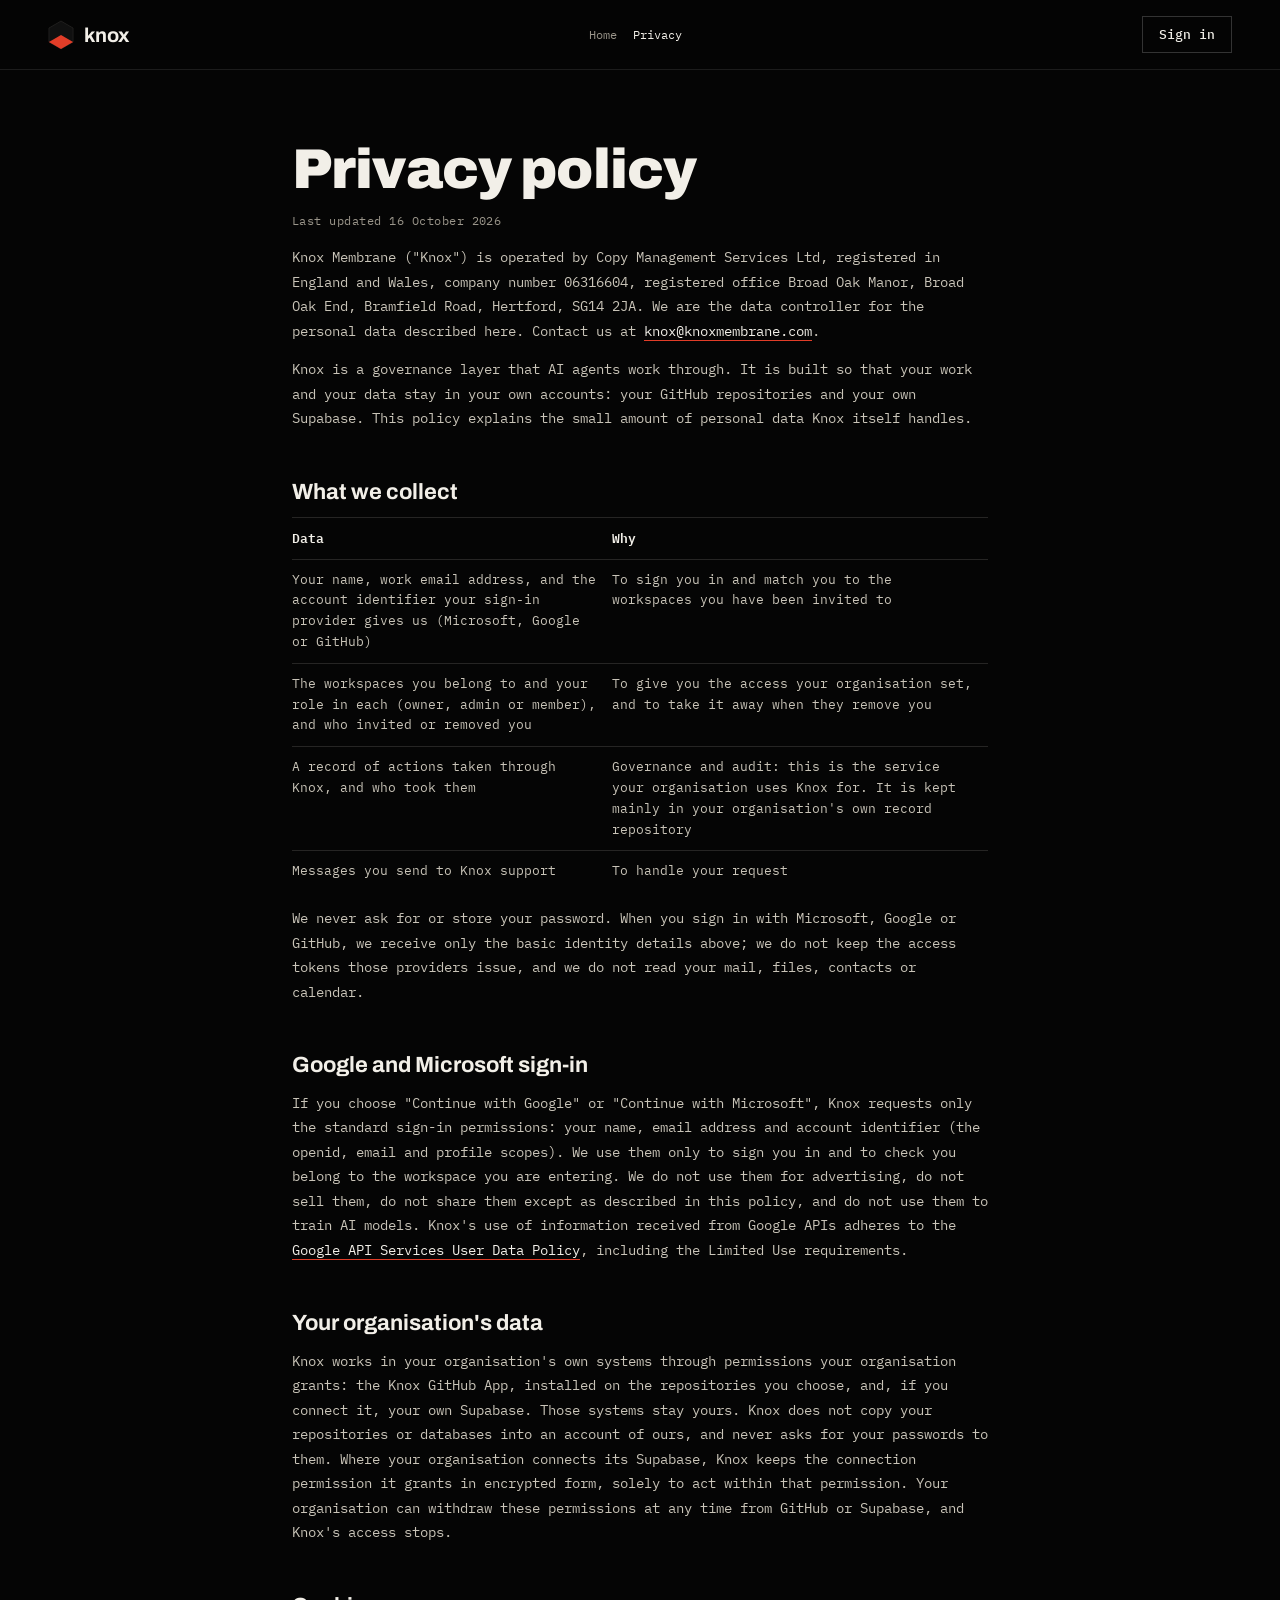
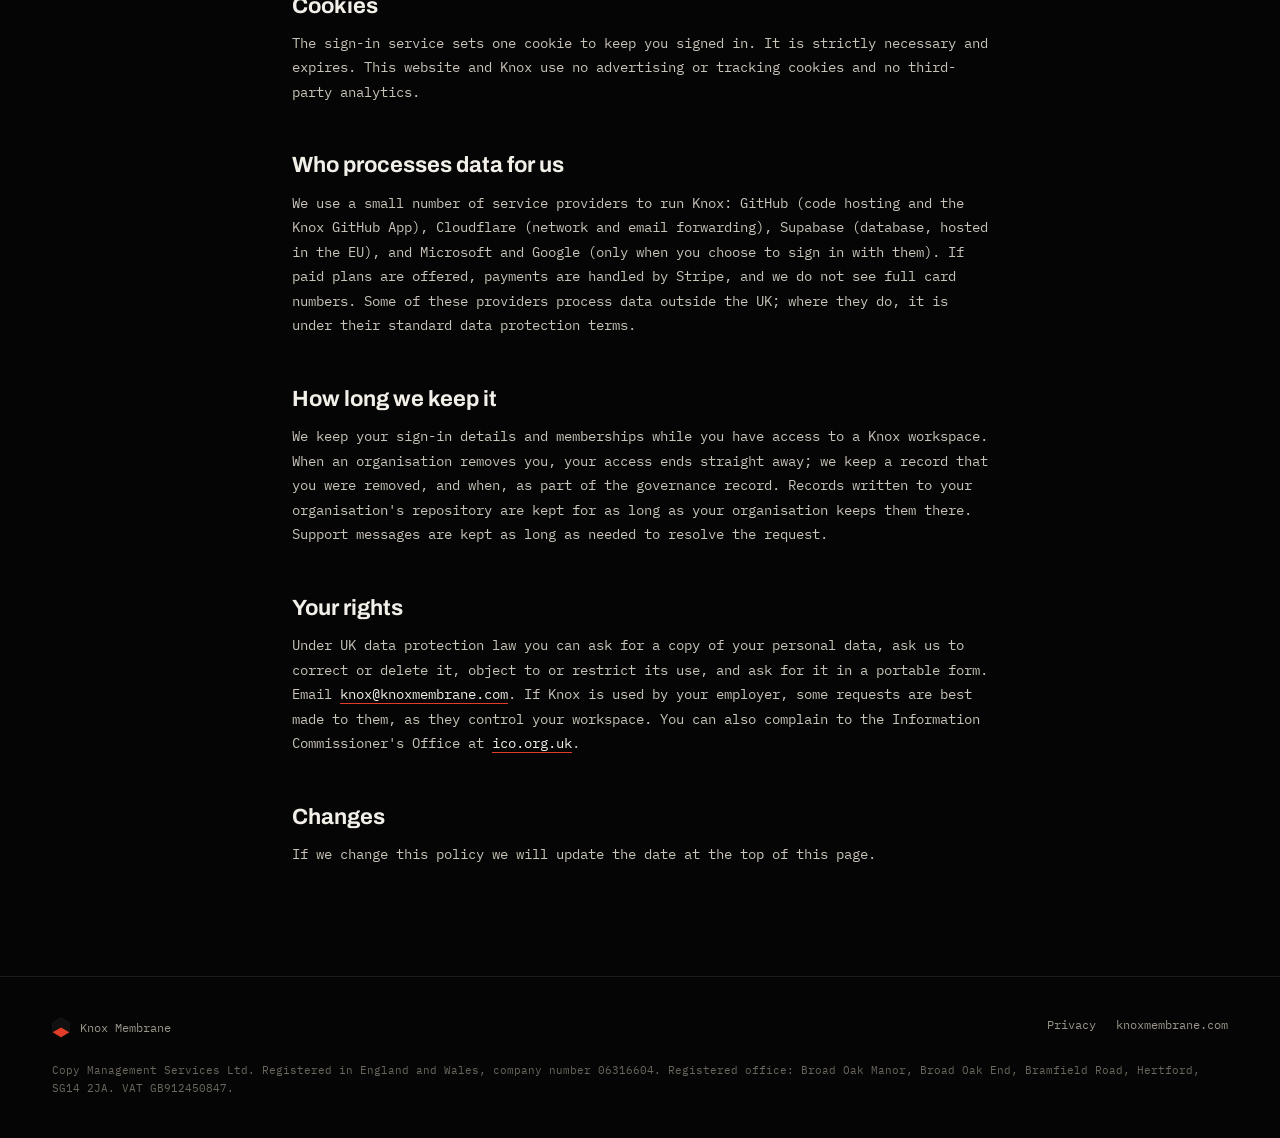
==== privacy.html @ 2c95125a "Add files via upload" ====
<!DOCTYPE html>
<html lang="en">
<head>
<meta charset="utf-8">
<meta name="viewport" content="width=device-width, initial-scale=1">
<title>Privacy policy — Knox Membrane</title>
<meta name="description" content="How Knox Membrane, operated by Copy Management Services Ltd, handles personal data.">
<meta name="theme-color" content="#050505">
<link rel="preload" href="fonts/archivo-latin.woff2" as="font" type="font/woff2" crossorigin>
<link rel="preload" href="fonts/plexmono-400.woff2" as="font" type="font/woff2" crossorigin>
<link rel="stylesheet" href="styles.css">
<style>
  .doc{max-width:760px;margin:0 auto;padding:72px 32px 96px}
  .doc h1{margin:0 0 12px;font-family:Archivo,sans-serif;font-weight:900;font-size:clamp(34px,4.4vw,56px);line-height:1;letter-spacing:-0.015em}
  .doc h2{margin:48px 0 12px;font-family:Archivo,sans-serif;font-weight:700;font-size:22px;line-height:1.2}
  .doc p,.doc li{font-size:14px;line-height:1.75;color:#C9C4B8}
  .doc p{margin:0 0 14px}
  .doc ul{margin:0 0 14px;padding-left:20px}
  .doc li{margin:0 0 6px}
  .doc a{color:#F2EFE8;border-bottom:1px solid #E23D28}
  .doc a:hover{color:#E23D28}
  .doc .meta{font-size:12px;color:#9A958A;letter-spacing:0.04em}
  .doc table{width:100%;border-collapse:collapse;margin:0 0 14px;font-size:13px}
  .doc th,.doc td{border-top:1px solid #262524;padding:10px 12px 10px 0;text-align:left;vertical-align:top;line-height:1.6;color:#C9C4B8}
  .doc th{color:#F2EFE8;font-weight:600}
</style>
</head>
<body>
<div style="min-height:100vh;display:flex;flex-direction:column">

<header style="position:sticky;top:0;z-index:10;background:rgba(5,5,5,0.92);backdrop-filter:blur(8px);border-bottom:1px solid #1c1c1c">
  <div style="max-width:1240px;margin:0 auto;padding:16px 28px;display:flex;align-items:center;gap:16px 28px;flex-wrap:wrap">
    <a href="/" style="display:flex;align-items:center;gap:10px">
      <svg width="26" height="30" viewBox="-140 -160 280 320" aria-hidden="true"><polygon points="0,-150 130,-75 130,75 0,150 -130,75 -130,-75" fill="#101010" stroke="#262524" stroke-width="8"></polygon><polygon points="0,150 130,75 0,0 -130,75" fill="#E23D28"></polygon></svg>
      <span style="font-family:Archivo,sans-serif;font-weight:700;font-size:20px;color:#F2EFE8;line-height:1">knox</span>
    </a>
    <nav style="display:flex;flex-wrap:wrap;gap:8px 16px;font-size:12px;flex:1 1 auto;white-space:nowrap;justify-content:center">
      <a href="/" style="color:#9A958A" class="h1">Home</a>
      <a href="/privacy.html" aria-current="page" style="color:#F2EFE8">Privacy</a>
    </nav>
    <div style="display:flex;gap:10px;white-space:nowrap">
      <a href="https://auth.knoxmembrane.com" style="font-size:13px;font-weight:500;padding:9px 16px;border:1px solid #333;color:#F2EFE8" class="h2">Sign in</a>
    </div>
  </div>
</header>

<main style="flex:1">
<article class="doc">
  <h1>Privacy policy</h1>
  <p class="meta">Last updated 16 October 2026</p>

  <p>Knox Membrane ("Knox") is operated by Copy Management Services Ltd, registered in England and Wales, company number 06316604, registered office Broad Oak Manor, Broad Oak End, Bramfield Road, Hertford, SG14 2JA. We are the data controller for the personal data described here. Contact us at <a href="mailto:knox@knoxmembrane.com">knox@knoxmembrane.com</a>.</p>

  <p>Knox is a governance layer that AI agents work through. It is built so that your work and your data stay in your own accounts: your GitHub repositories and your own Supabase. This policy explains the small amount of personal data Knox itself handles.</p>

  <h2>What we collect</h2>
  <table>
    <tr><th>Data</th><th>Why</th></tr>
    <tr><td>Your name, work email address, and the account identifier your sign-in provider gives us (Microsoft, Google or GitHub)</td><td>To sign you in and match you to the workspaces you have been invited to</td></tr>
    <tr><td>The workspaces you belong to and your role in each (owner, admin or member), and who invited or removed you</td><td>To give you the access your organisation set, and to take it away when they remove you</td></tr>
    <tr><td>A record of actions taken through Knox, and who took them</td><td>Governance and audit: this is the service your organisation uses Knox for. It is kept mainly in your organisation's own record repository</td></tr>
    <tr><td>Messages you send to Knox support</td><td>To handle your request</td></tr>
  </table>
  <p>We never ask for or store your password. When you sign in with Microsoft, Google or GitHub, we receive only the basic identity details above; we do not keep the access tokens those providers issue, and we do not read your mail, files, contacts or calendar.</p>

  <h2>Google and Microsoft sign-in</h2>
  <p>If you choose "Continue with Google" or "Continue with Microsoft", Knox requests only the standard sign-in permissions: your name, email address and account identifier (the openid, email and profile scopes). We use them only to sign you in and to check you belong to the workspace you are entering. We do not use them for advertising, do not sell them, do not share them except as described in this policy, and do not use them to train AI models. Knox's use of information received from Google APIs adheres to the <a href="https://developers.google.com/terms/api-services-user-data-policy" rel="noopener">Google API Services User Data Policy</a>, including the Limited Use requirements.</p>

  <h2>Your organisation's data</h2>
  <p>Knox works in your organisation's own systems through permissions your organisation grants: the Knox GitHub App, installed on the repositories you choose, and, if you connect it, your own Supabase. Those systems stay yours. Knox does not copy your repositories or databases into an account of ours, and never asks for your passwords to them. Where your organisation connects its Supabase, Knox keeps the connection permission it grants in encrypted form, solely to act within that permission. Your organisation can withdraw these permissions at any time from GitHub or Supabase, and Knox's access stops.</p>

  <h2>Cookies</h2>
  <p>The sign-in service sets one cookie to keep you signed in. It is strictly necessary and expires. This website and Knox use no advertising or tracking cookies and no third-party analytics.</p>

  <h2>Who processes data for us</h2>
  <p>We use a small number of service providers to run Knox: GitHub (code hosting and the Knox GitHub App), Cloudflare (network and email forwarding), Supabase (database, hosted in the EU), and Microsoft and Google (only when you choose to sign in with them). If paid plans are offered, payments are handled by Stripe, and we do not see full card numbers. Some of these providers process data outside the UK; where they do, it is under their standard data protection terms.</p>

  <h2>How long we keep it</h2>
  <p>We keep your sign-in details and memberships while you have access to a Knox workspace. When an organisation removes you, your access ends straight away; we keep a record that you were removed, and when, as part of the governance record. Records written to your organisation's repository are kept for as long as your organisation keeps them there. Support messages are kept as long as needed to resolve the request.</p>

  <h2>Your rights</h2>
  <p>Under UK data protection law you can ask for a copy of your personal data, ask us to correct or delete it, object to or restrict its use, and ask for it in a portable form. Email <a href="mailto:knox@knoxmembrane.com">knox@knoxmembrane.com</a>. If Knox is used by your employer, some requests are best made to them, as they control your workspace. You can also complain to the Information Commissioner's Office at <a href="https://ico.org.uk" rel="noopener">ico.org.uk</a>.</p>

  <h2>Changes</h2>
  <p>If we change this policy we will update the date at the top of this page.</p>
</article>
</main>

<footer style="border-top:1px solid #1c1c1c">
  <div style="max-width:1240px;margin:0 auto;padding:40px 32px;display:flex;justify-content:space-between;gap:24px;flex-wrap:wrap;font-size:12px;color:#9A958A">
    <div style="display:flex;align-items:center;gap:10px">
      <svg width="18" height="21" viewBox="-140 -160 280 320" aria-hidden="true"><polygon points="0,-150 130,-75 130,75 0,150 -130,75 -130,-75" fill="#101010" stroke="#262524" stroke-width="8"></polygon><polygon points="0,150 130,75 0,0 -130,75" fill="#E23D28"></polygon></svg>
      <span>Knox Membrane</span>
    </div>
    <div style="display:flex;gap:20px;flex-wrap:wrap">
      <a href="/privacy.html" style="color:#9A958A" class="h1">Privacy</a>
      <span>knoxmembrane.com</span>
    </div>
    <div style="flex-basis:100%;font-size:11px;line-height:1.6;color:#6b675e">Copy Management Services Ltd. Registered in England and Wales, company number 06316604. Registered office: Broad Oak Manor, Broad Oak End, Bramfield Road, Hertford, SG14 2JA. VAT GB912450847.</div>
  </div>
</footer>

</div>
</body>
</html>
---- styles.css ----
@font-face{font-family:'Archivo';font-weight:700 900;font-display:swap;src:url("fonts/archivo-latin.woff2") format('woff2')}
@font-face{font-family:'IBM Plex Mono';font-weight:400;font-display:swap;src:url("fonts/plexmono-400.woff2") format('woff2')}
@font-face{font-family:'IBM Plex Mono';font-weight:500;font-display:swap;src:url("fonts/plexmono-500.woff2") format('woff2')}
@font-face{font-family:'IBM Plex Mono';font-weight:600;font-display:swap;src:url("fonts/plexmono-600.woff2") format('woff2')}
html,body{margin:0;background:#050505;color:#F2EFE8;font-family:'IBM Plex Mono',ui-monospace,monospace;-webkit-font-smoothing:antialiased}
*{box-sizing:border-box}
a{color:#F2EFE8;text-decoration:none}
a:hover{color:#E23D28}
@keyframes knoxfloat{0%,100%{transform:translateY(0)}50%{transform:translateY(-10px)}}
@keyframes knoxspin{from{transform:rotateX(34deg) rotateY(0deg)}to{transform:rotateX(34deg) rotateY(360deg)}}

.knox-float{animation:knoxfloat 13.7s ease-in-out infinite}
.knox-spin{transform:rotateX(34deg) rotateY(-30deg);animation:knoxspin 22s linear infinite}
.kf{position:absolute;inset:0;border:1px solid rgba(226,61,40,0.55);box-shadow:0 0 16px rgba(226,61,40,0.30),inset 0 0 12px rgba(226,61,40,0.14);backface-visibility:hidden;display:flex;align-items:center;justify-content:center;font-family:'Archivo',system-ui,sans-serif;font-weight:900;font-size:128px;color:#f2efe8}
.kw{position:absolute;inset:3px;backface-visibility:hidden;overflow:hidden}
.kw>div{position:absolute;inset:11px;overflow:hidden;font-size:10.5px;line-height:2.3;letter-spacing:.08em;word-spacing:6px;font-weight:500;text-align:center}
@media (prefers-reduced-motion: reduce){.knox-float,.knox-spin{animation:none}}
.h1:hover{color:#F2EFE8 !important}
.h2:hover{border-color:#F2EFE8 !important}
.h3:hover{background:#B32A18 !important;color:#F2EFE8 !important}
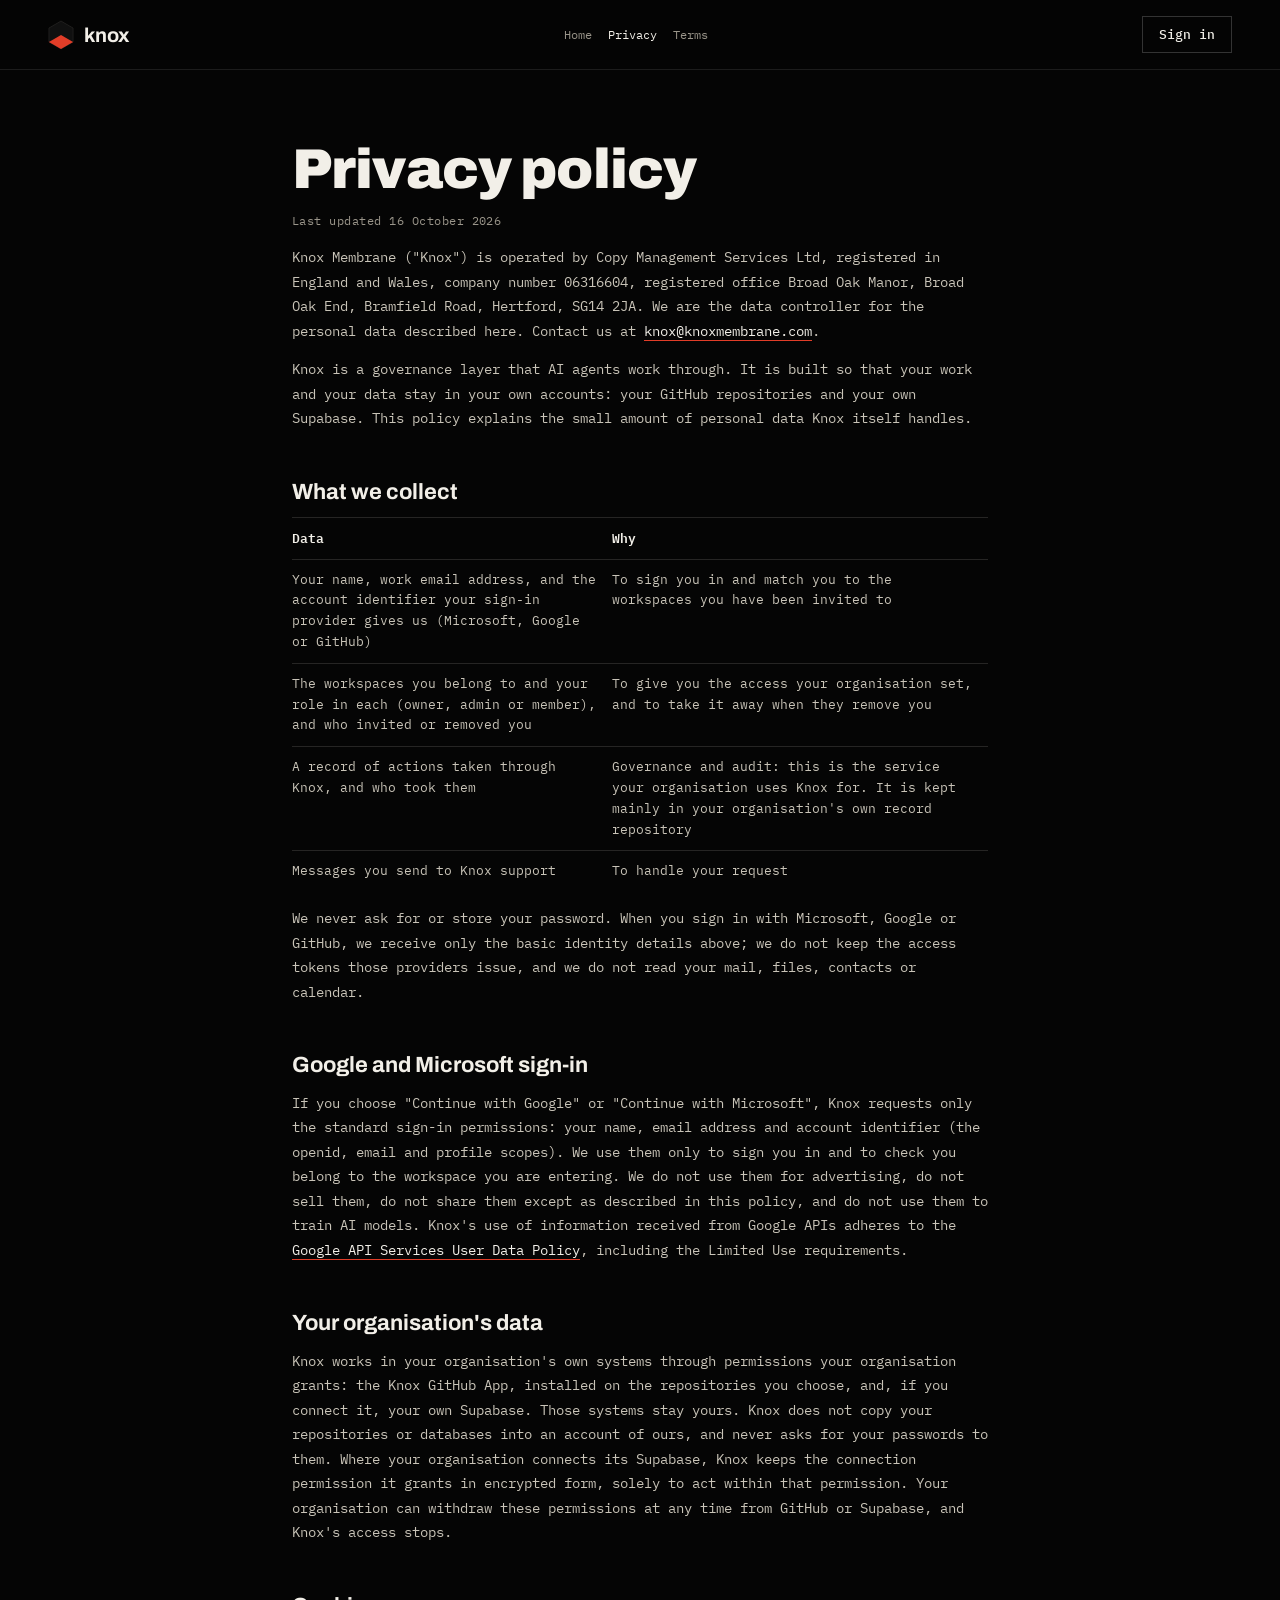
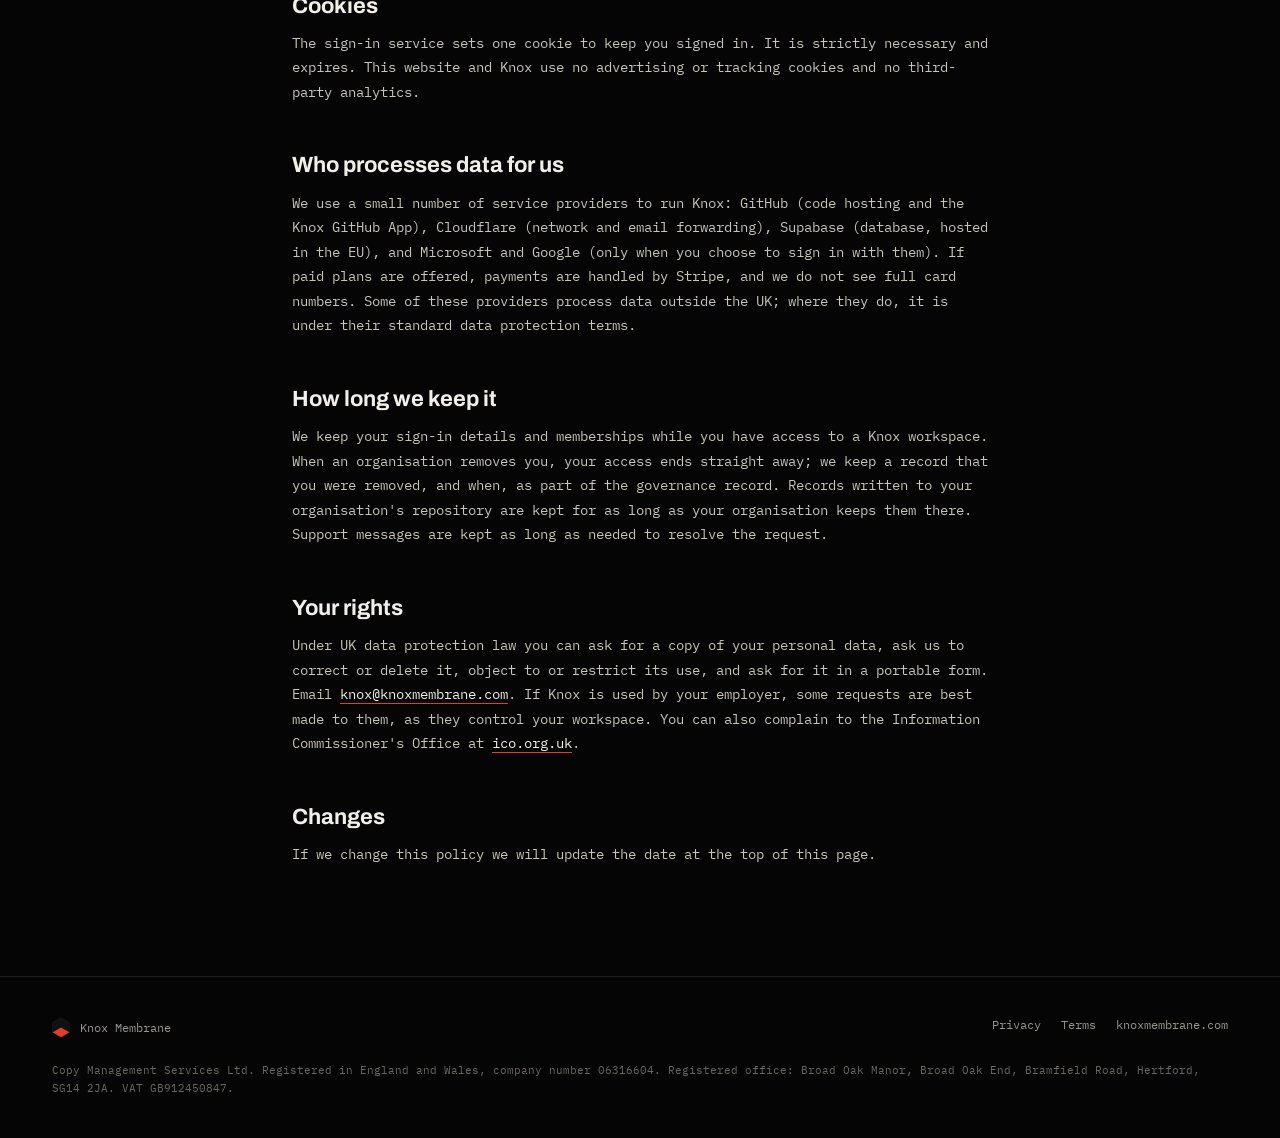
==== commit 284dd19b: "Add files via upload" ====
--- a/privacy.html
+++ b/privacy.html
@@ -37,6 +37,7 @@
     <nav style="display:flex;flex-wrap:wrap;gap:8px 16px;font-size:12px;flex:1 1 auto;white-space:nowrap;justify-content:center">
       <a href="/" style="color:#9A958A" class="h1">Home</a>
       <a href="/privacy.html" aria-current="page" style="color:#F2EFE8">Privacy</a>
+      <a href="/terms.html" style="color:#9A958A" class="h1">Terms</a>
     </nav>
     <div style="display:flex;gap:10px;white-space:nowrap">
       <a href="https://auth.knoxmembrane.com" style="font-size:13px;font-weight:500;padding:9px 16px;border:1px solid #333;color:#F2EFE8" class="h2">Sign in</a>
@@ -94,6 +95,7 @@
     </div>
     <div style="display:flex;gap:20px;flex-wrap:wrap">
       <a href="/privacy.html" style="color:#9A958A" class="h1">Privacy</a>
+      <a href="/terms.html" style="color:#9A958A" class="h1">Terms</a>
       <span>knoxmembrane.com</span>
     </div>
     <div style="flex-basis:100%;font-size:11px;line-height:1.6;color:#6b675e">Copy Management Services Ltd. Registered in England and Wales, company number 06316604. Registered office: Broad Oak Manor, Broad Oak End, Bramfield Road, Hertford, SG14 2JA. VAT GB912450847.</div>
